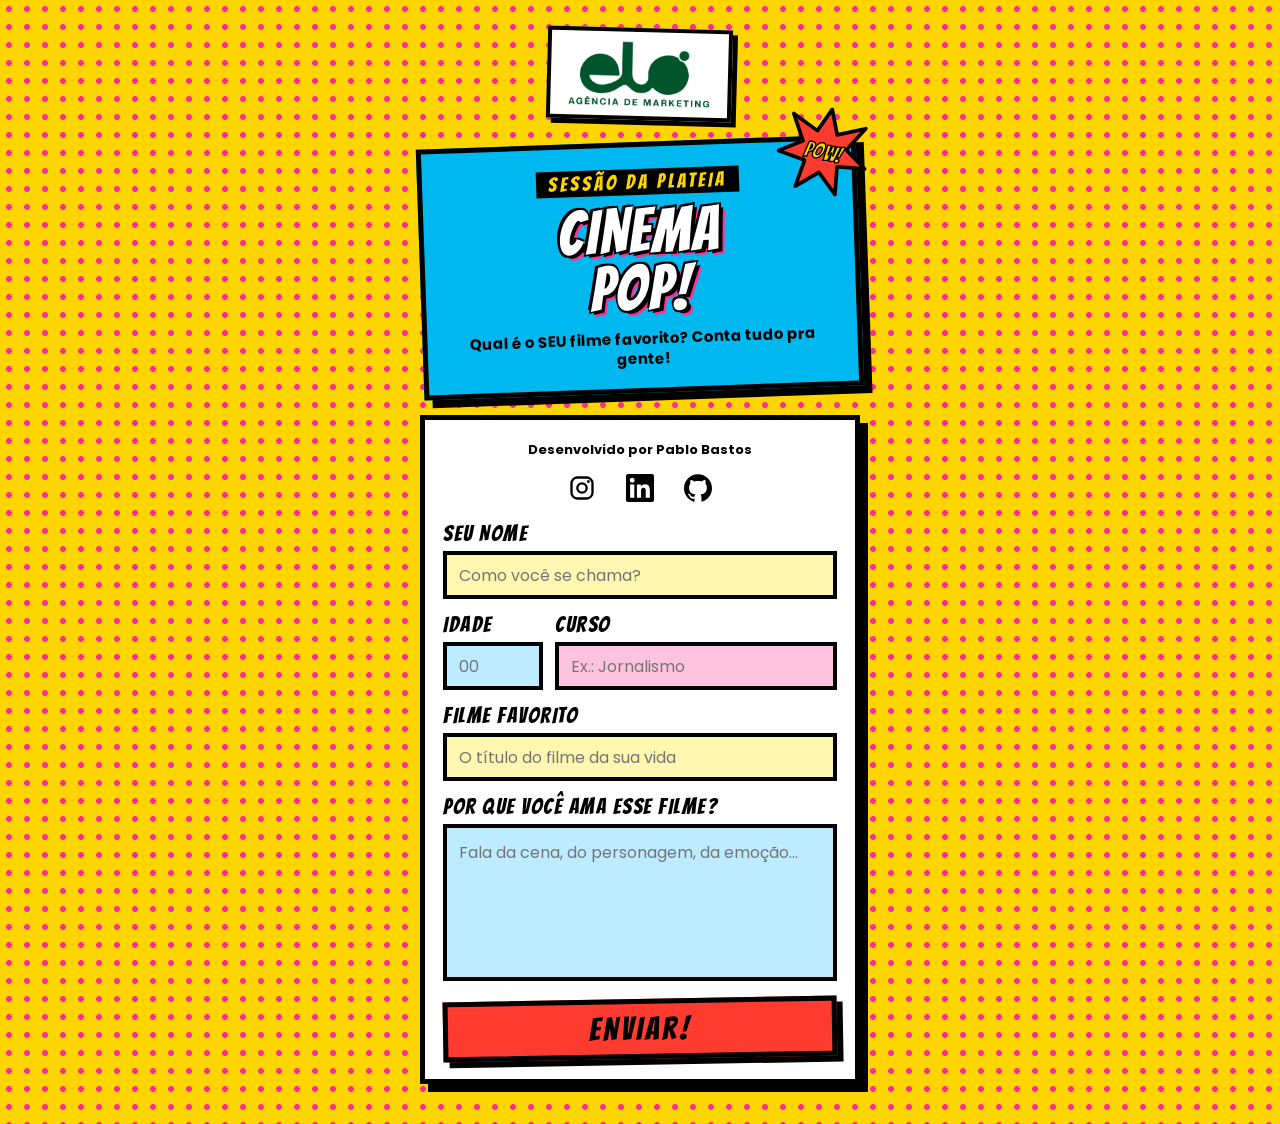
==== index.html @ d626bea5 "commit do projeto" ====
<!doctype html>
<html lang="pt-BR">
<head>
<meta charset="utf-8">
<meta name="viewport" content="width=device-width,initial-scale=1">
<title>Cinema Pop – Conte seu filme favorito</title>
<link rel="preconnect" href="https://fonts.googleapis.com">
<link href="https://fonts.googleapis.com/css2?family=Bangers&family=Poppins:wght@500;700&display=swap" rel="stylesheet">
<link rel="stylesheet" href="style.css">
</head>
<body>
<main class="wrap">
  <div class="logo"><img src="logo.png" alt="elo – Agência de Marketing"></div>

  <header class="hero">
    <svg class="pow" aria-hidden="true" width="92" height="92" viewBox="0 0 100 100"><polygon points="50,2 61,28 90,15 74,42 98,58 68,62 72,92 50,72 28,92 32,62 2,58 26,42 10,15 39,28" fill="#FF3B30" stroke="#000" stroke-width="4" stroke-linejoin="round"/><text x="50" y="58" text-anchor="middle" font-family="Bangers,sans-serif" font-size="24" fill="#FFD500" stroke="#000" stroke-width="1.5">POW!</text></svg>
    <div class="tag">SESSÃO DA PLATEIA</div>
    <h1>CINEMA<br>POP!</h1>
    <p>Qual é o SEU filme favorito? Conta tudo pra gente!</p>
  </header>

  <form id="form" class="card" novalidate>
    <div class="credit">
      <span>Desenvolvido por Pablo Bastos</span>
      <div class="social">
        <a href="https://www.instagram.com/pablobastos__" target="_blank" rel="noopener" aria-label="Instagram do Pablo Bastos"><svg viewBox="0 0 24 24" width="28" height="28" aria-hidden="true"><rect x="3" y="3" width="18" height="18" rx="5" fill="none" stroke="currentColor" stroke-width="2"/><circle cx="12" cy="12" r="4" fill="none" stroke="currentColor" stroke-width="2"/><circle cx="17.5" cy="6.5" r="1.3" fill="currentColor"/></svg></a>
        <a href="https://www.linkedin.com/in/bastospablo" target="_blank" rel="noopener" aria-label="LinkedIn do Pablo Bastos"><svg viewBox="0 0 24 24" width="28" height="28" aria-hidden="true" fill="currentColor"><path d="M20.447 20.452h-3.554v-5.569c0-1.328-.027-3.037-1.852-3.037-1.853 0-2.136 1.445-2.136 2.939v5.667H9.351V9h3.414v1.561h.046c.477-.9 1.637-1.85 3.37-1.85 3.601 0 4.267 2.37 4.267 5.455v6.286zM5.337 7.433c-1.144 0-2.063-.926-2.063-2.065 0-1.138.92-2.063 2.063-2.063 1.14 0 2.064.925 2.064 2.063 0 1.139-.925 2.065-2.064 2.065zm1.782 13.019H3.555V9h3.564v11.452zM22.225 0H1.771C.792 0 0 .774 0 1.729v20.542C0 23.227.792 24 1.771 24h20.451C23.2 24 24 23.227 24 22.271V1.729C24 .774 23.2 0 22.222 0h.003z"/></svg></a>
        <a href="https://github.com/PabloBastos" target="_blank" rel="noopener" aria-label="GitHub do Pablo Bastos"><svg viewBox="0 0 24 24" width="28" height="28" aria-hidden="true" fill="currentColor"><path d="M12 .297c-6.63 0-12 5.373-12 12 0 5.303 3.438 9.8 8.205 11.385.6.113.82-.258.82-.577 0-.285-.01-1.04-.015-2.04-3.338.724-4.042-1.61-4.042-1.61C4.422 18.07 3.633 17.7 3.633 17.7c-1.087-.744.084-.729.084-.729 1.205.084 1.838 1.236 1.838 1.236 1.07 1.835 2.809 1.305 3.495.998.108-.776.417-1.305.76-1.605-2.665-.3-5.466-1.332-5.466-5.93 0-1.31.465-2.38 1.235-3.22-.135-.303-.54-1.523.105-3.176 0 0 1.005-.322 3.3 1.23.96-.267 1.98-.399 3-.405 1.02.006 2.04.138 3 .405 2.28-1.552 3.285-1.23 3.285-1.23.645 1.653.24 2.873.12 3.176.765.84 1.23 1.91 1.23 3.22 0 4.61-2.805 5.625-5.475 5.92.42.36.81 1.096.81 2.22 0 1.606-.015 2.896-.015 3.286 0 .315.21.69.825.57C20.565 22.092 24 17.592 24 12.297c0-6.627-5.373-12-12-12"/></svg></a>
      </div>
    </div>
    <div class="f"><label for="nome">SEU NOME</label>
      <input id="nome" name="nome" type="text" maxlength="80" required autocomplete="given-name" placeholder="Como você se chama?" style="background:#FFF7B0"></div>
    <div class="row">
      <div class="f" style="width:100px"><label for="idade">IDADE</label>
        <input id="idade" name="idade" type="number" inputmode="numeric" min="1" max="120" required placeholder="00" style="background:#BDEBFF"></div>
      <div class="f" style="flex:1"><label for="curso">CURSO</label>
        <input id="curso" name="curso" type="text" maxlength="80" required placeholder="Ex.: Jornalismo" style="background:#FFC2DF"></div>
    </div>
    <div class="f"><label for="filme">FILME FAVORITO</label>
      <input id="filme" name="filme" type="text" maxlength="120" required placeholder="O título do filme da sua vida" style="background:#FFF7B0"></div>
    <div class="f"><label for="descricao">POR QUE VOCÊ AMA ESSE FILME?</label>
      <textarea id="descricao" name="descricao" rows="5" maxlength="1000" required placeholder="Fala da cena, do personagem, da emoção..." style="background:#BDEBFF"></textarea></div>
    <p id="erro" class="msg err hidden" role="alert"></p>
    <button id="enviar" class="btn" type="submit">ENVIAR!</button>
  </form>

  <section id="ok" class="card ok hidden" aria-live="polite">
    <h2>VALEU!</h2>
    <p class="msg">Sua resposta foi enviada. Que filme bom!</p>
    <button id="outra" class="btn" type="button" style="width:100%">ENVIAR OUTRA</button>
  </section>
</main>
<script src="config.js"></script>
<script src="api.js"></script>
<script>
const $ = id => document.getElementById(id);
$('form').addEventListener('submit', async e => {
  e.preventDefault();
  const erro = $('erro'); erro.classList.add('hidden');
  const d = {nome: $('nome').value.trim(), idade: parseInt($('idade').value, 10), curso: $('curso').value.trim(), filme: $('filme').value.trim(), descricao: $('descricao').value.trim()};
  if (!d.nome || !d.curso || !d.filme || !d.descricao || !(d.idade >= 1 && d.idade <= 120)) {
    erro.textContent = 'Preencha todos os campos, ok?'; erro.classList.remove('hidden'); return;
  }
  $('enviar').disabled = true; $('enviar').textContent = 'ENVIANDO...';
  try {
    await enviarResposta(d);
    $('form').classList.add('hidden'); $('ok').classList.remove('hidden'); $('form').reset();
  } catch (err) {
    erro.textContent = 'Ops, não deu pra enviar. Tente de novo!'; erro.classList.remove('hidden');
  } finally { $('enviar').disabled = false; $('enviar').textContent = 'ENVIAR!'; }
});
$('outra').addEventListener('click', () => { $('ok').classList.add('hidden'); $('form').classList.remove('hidden'); $('nome').focus(); });
</script>
</body>
</html>
---- style.css ----
:root {
    --y: #FFD500;
    --m: #FF2E93;
    --c: #00B8F0;
    --r: #FF3B30;
    --k: #000;
    --g: #00562A
}

* {
    box-sizing: border-box
}

body {
    margin: 0;
    min-height: 100vh;
    font-family: 'Poppins', sans-serif;
    color: #000;
    background-color: var(--y);
    background-image: radial-gradient(var(--m) 22%, transparent 24%);
    background-size: 18px 18px
}

.wrap {
    max-width: 480px;
    margin: 0 auto;
    padding: 28px 20px 40px;
    display: flex;
    flex-direction: column;
    gap: 22px
}

.bang {
    font-family: 'Bangers', sans-serif;
    font-weight: 400;
    letter-spacing: 1.5px
}

.logo {
    align-self: center;
    background: #fff;
    border: 4px solid #000;
    box-shadow: 5px 5px 0 #000;
    padding: 10px 18px;
    transform: rotate(1.5deg);
    display: flex;
    flex-direction: column;
    align-items: center;
    gap: 4px
}

.logo img {
    display: block;
    height: 64px;
    width: auto
}

.logo small {
    font-size: 10px;
    font-weight: 700;
    letter-spacing: 2px;
    text-transform: uppercase
}

.hero {
    position: relative;
    background: var(--c);
    border: 5px solid #000;
    box-shadow: 8px 8px 0 #000;
    padding: 22px 16px 20px;
    text-align: center;
    transform: rotate(-2deg)
}

.tag {
    font-family: 'Bangers', sans-serif;
    font-size: 20px;
    letter-spacing: 3px;
    background: #000;
    color: var(--y);
    display: inline-block;
    padding: 2px 12px;
    margin-bottom: 8px
}

h1 {
    margin: 0;
    font-family: 'Bangers', sans-serif;
    font-weight: 400;
    font-size: 62px;
    line-height: .92;
    letter-spacing: 2px;
    color: #fff;
    text-shadow: 3px 3px 0 #000, -2px -2px 0 #000, 2px -2px 0 #000, -2px 2px 0 #000, 5px 5px 0 var(--m)
}

.hero p {
    margin: 12px 0 0;
    font-weight: 700;
    font-size: 15px;
    line-height: 1.3
}

.pow {
    position: absolute;
    top: -34px;
    right: -18px;
    transform: rotate(14deg)
}

.card {
    background: #fff;
    border: 5px solid #000;
    box-shadow: 8px 8px 0 #000;
    padding: 20px 18px;
    display: flex;
    flex-direction: column;
    gap: 14px
}

.f {
    display: flex;
    flex-direction: column;
    gap: 6px
}

.row {
    display: flex;
    gap: 12px
}

label {
    font-family: 'Bangers', sans-serif;
    font-size: 22px;
    letter-spacing: 1.5px
}

input,
textarea {
    font-family: inherit;
    font-size: 16px;
    border: 4px solid #000;
    padding: 0 12px;
    width: 100%;
    border-radius: 0
}

input {
    height: 48px
}

textarea {
    padding: 12px;
    resize: none
}

input:focus,
textarea:focus,
button:focus-visible,
a:focus-visible {
    outline: 4px solid var(--r);
    outline-offset: 2px
}

.btn {
    height: 60px;
    border: 5px solid #000;
    background: var(--r);
    color: #000;
    font-family: 'Bangers', sans-serif;
    font-size: 32px;
    letter-spacing: 3px;
    box-shadow: 6px 6px 0 #000;
    cursor: pointer;
    margin-top: 4px;
    transform: rotate(-1deg);
    display: flex;
    align-items: center;
    justify-content: center;
    text-decoration: none
}

.btn:active {
    transform: translate(3px, 3px) rotate(-1deg);
    box-shadow: 3px 3px 0 #000
}

.btn:disabled {
    opacity: .6
}

.msg {
    font-weight: 700;
    font-size: 14px;
    margin: 0
}

.err {
    background: var(--r);
    border: 3px solid #000;
    padding: 8px 10px
}

.demo {
    background: #fff;
    border: 3px dashed #000;
    padding: 8px 10px;
    font-size: 12px;
    font-weight: 700
}

.ok {
    text-align: center;
    align-items: center
}

.ok h2 {
    margin: 0;
    font-family: 'Bangers', sans-serif;
    font-weight: 400;
    font-size: 44px;
    letter-spacing: 2px;
    color: var(--m);
    text-shadow: 2px 2px 0 #000
}

.hidden {
    display: none !important
}

/* painel */
.wide {
    max-width: 1100px
}

.top {
    display: flex;
    flex-wrap: wrap;
    gap: 16px;
    align-items: center;
    justify-content: space-between
}

.top h1 {
    font-size: 48px
}

.stats {
    display: flex;
    flex-wrap: wrap;
    gap: 10px
}

.chip {
    background: #fff;
    border: 4px solid #000;
    box-shadow: 4px 4px 0 #000;
    padding: 6px 12px;
    font-weight: 700;
    font-size: 14px
}

.chip b {
    font-family: 'Bangers', sans-serif;
    font-size: 24px;
    font-weight: 400;
    letter-spacing: 1px;
    margin-right: 4px
}

.tools {
    display: flex;
    gap: 12px;
    flex-wrap: wrap
}

.tools input {
    flex: 1;
    min-width: 200px;
    background: #fff
}

.tools .btn {
    height: 48px;
    font-size: 22px;
    padding: 0 18px;
    margin: 0;
    transform: none;
    box-shadow: 4px 4px 0 #000
}

.grid {
    display: grid;
    grid-template-columns: repeat(auto-fill, minmax(280px, 1fr));
    gap: 22px
}

.resp {
    border: 5px solid #000;
    box-shadow: 7px 7px 0 #000;
    padding: 16px;
    display: flex;
    flex-direction: column;
    gap: 8px
}

.resp h3 {
    margin: 0;
    font-family: 'Bangers', sans-serif;
    font-weight: 400;
    font-size: 30px;
    letter-spacing: 1.5px;
    line-height: 1
}

.resp .who {
    font-weight: 700;
    font-size: 13px
}

.resp p {
    margin: 0;
    font-size: 15px;
    line-height: 1.4;
    word-break: break-word
}

.empty {
    background: #fff;
    border: 5px solid #000;
    padding: 24px;
    text-align: center;
    font-weight: 700;
    grid-column: 1/-1
}

.credit {
    display: flex;
    flex-direction: column;
    align-items: center;
    gap: 8px;
    font-weight: 700;
    font-size: 13px
}

.social {
    display: flex;
    gap: 18px
}

.social a {
    color: #000;
    display: flex;
    padding: 6px;
    transition: transform .15s, color .15s
}

.social a:hover {
    color: var(--m);
    transform: translateY(-2px) rotate(-6deg)
}
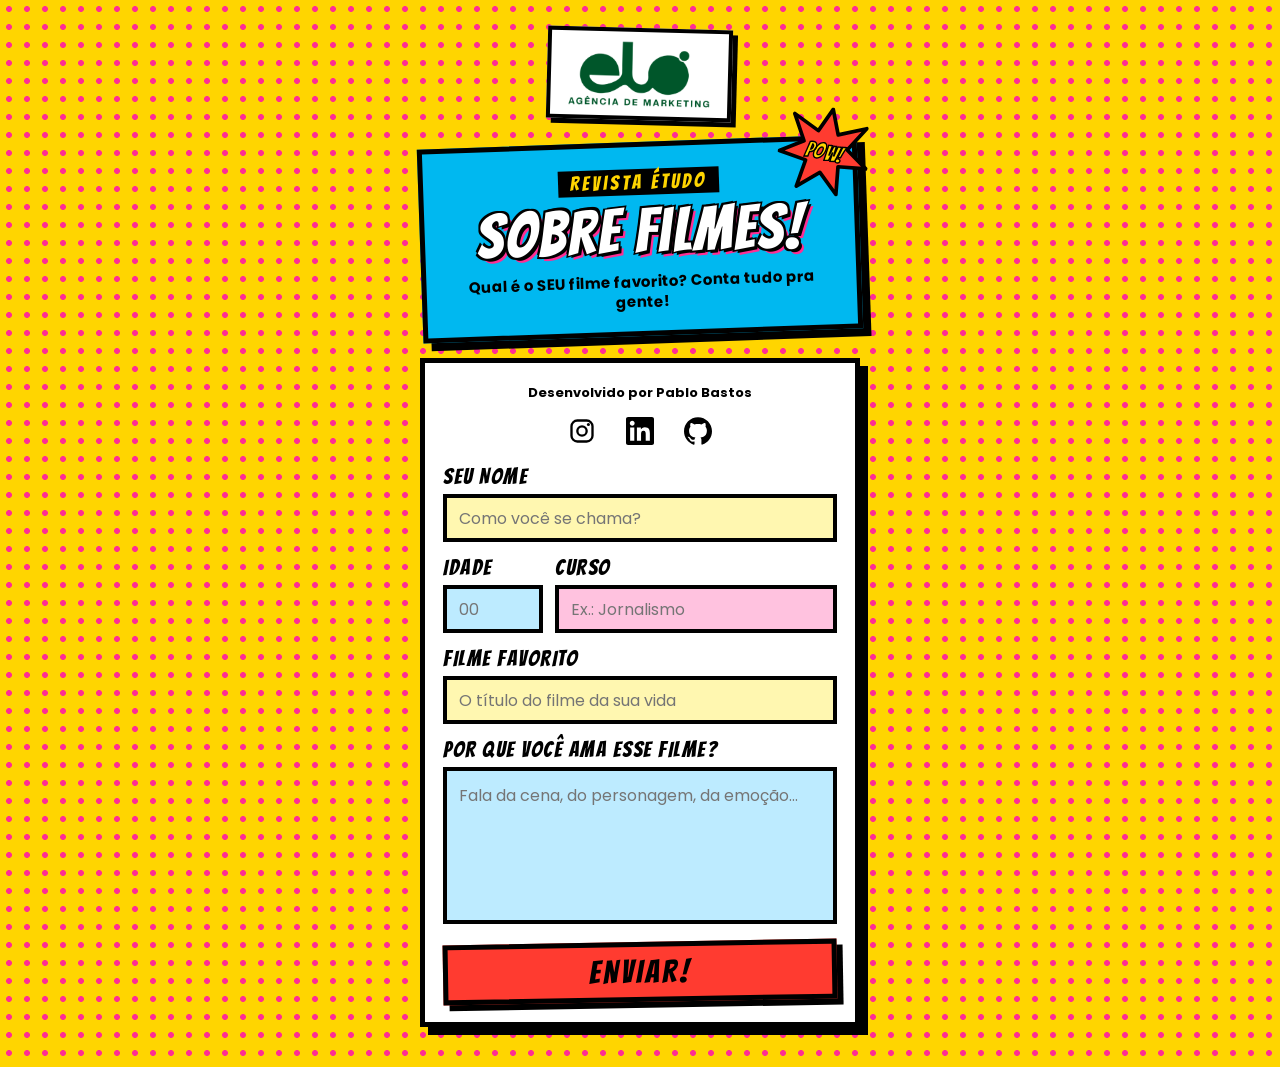
==== commit 3814d083: "Correção título" ====
--- a/index.html
+++ b/index.html
@@ -14,8 +14,8 @@
 
   <header class="hero">
     <svg class="pow" aria-hidden="true" width="92" height="92" viewBox="0 0 100 100"><polygon points="50,2 61,28 90,15 74,42 98,58 68,62 72,92 50,72 28,92 32,62 2,58 26,42 10,15 39,28" fill="#FF3B30" stroke="#000" stroke-width="4" stroke-linejoin="round"/><text x="50" y="58" text-anchor="middle" font-family="Bangers,sans-serif" font-size="24" fill="#FFD500" stroke="#000" stroke-width="1.5">POW!</text></svg>
-    <div class="tag">SESSÃO DA PLATEIA</div>
-    <h1>CINEMA<br>POP!</h1>
+    <div class="tag">Revista ÉTUDO</div>
+    <h1>Sobre filmes!</h1>
     <p>Qual é o SEU filme favorito? Conta tudo pra gente!</p>
   </header>
 
